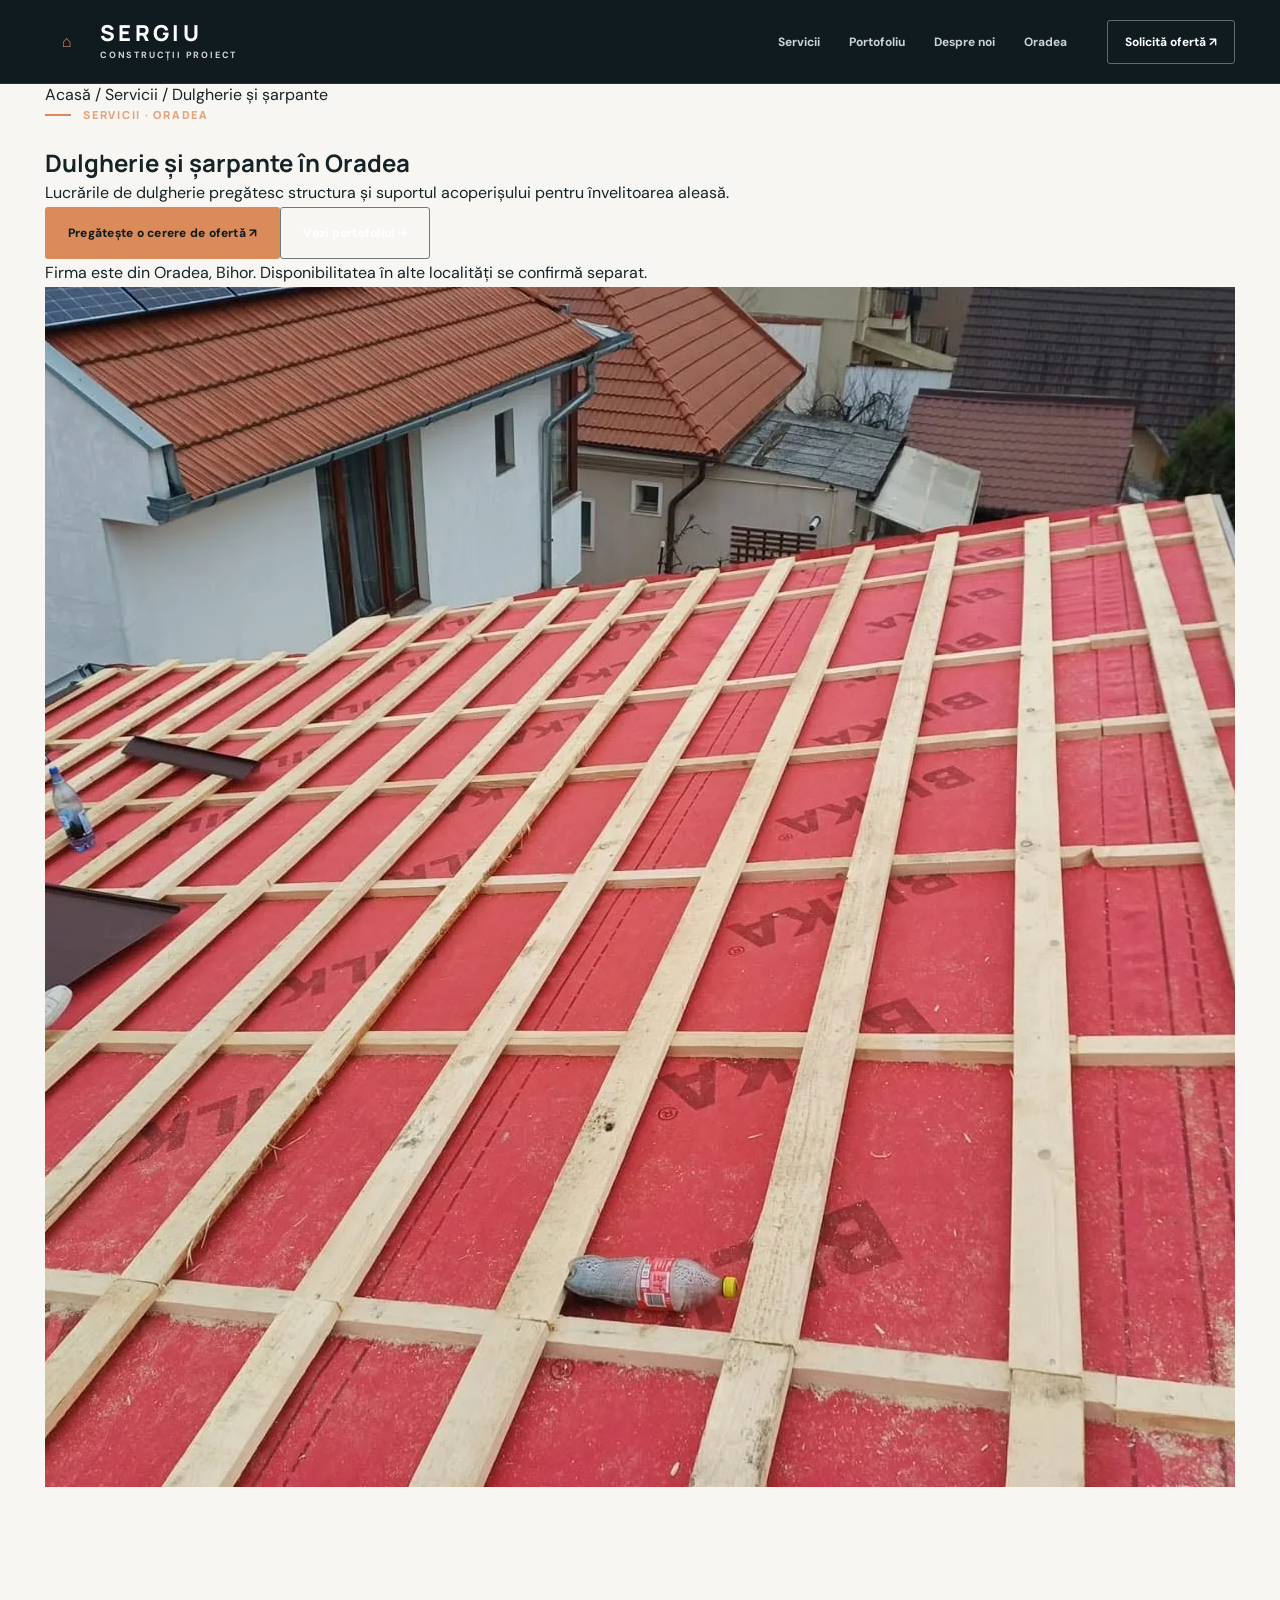
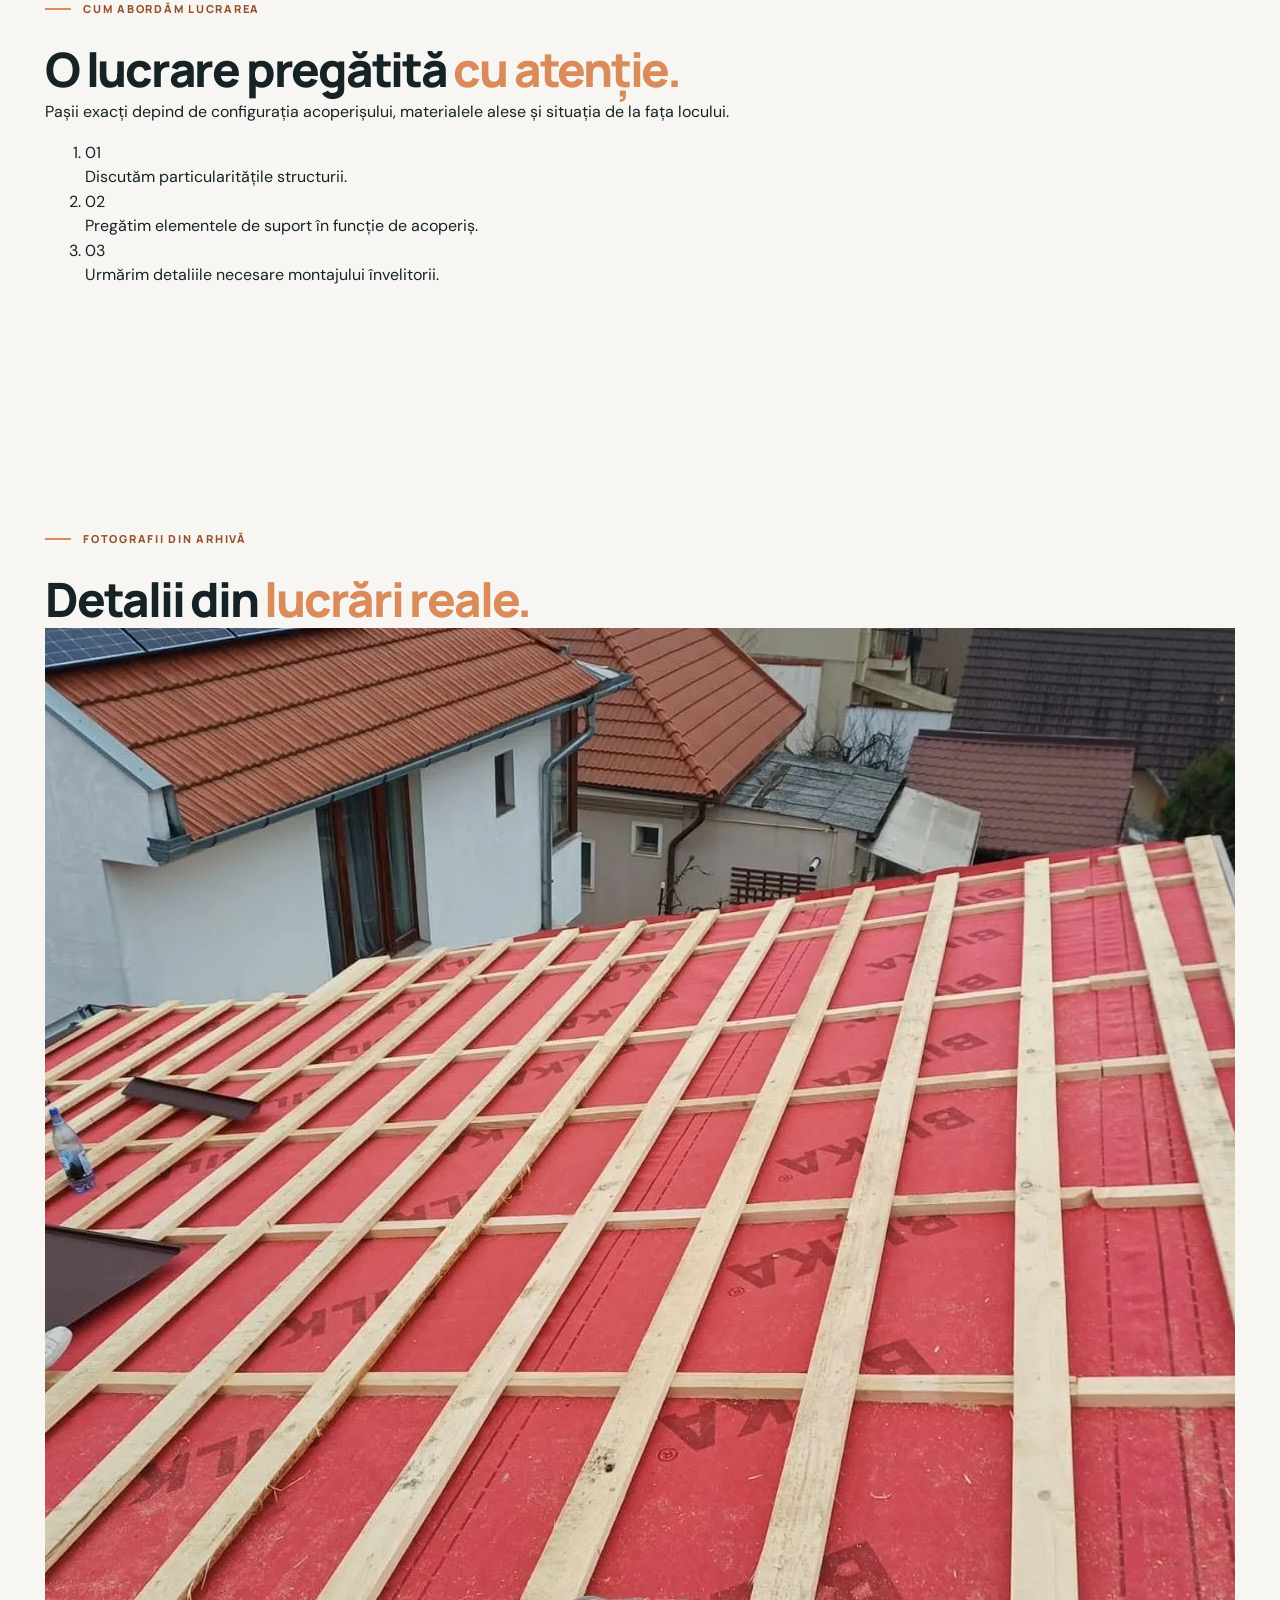
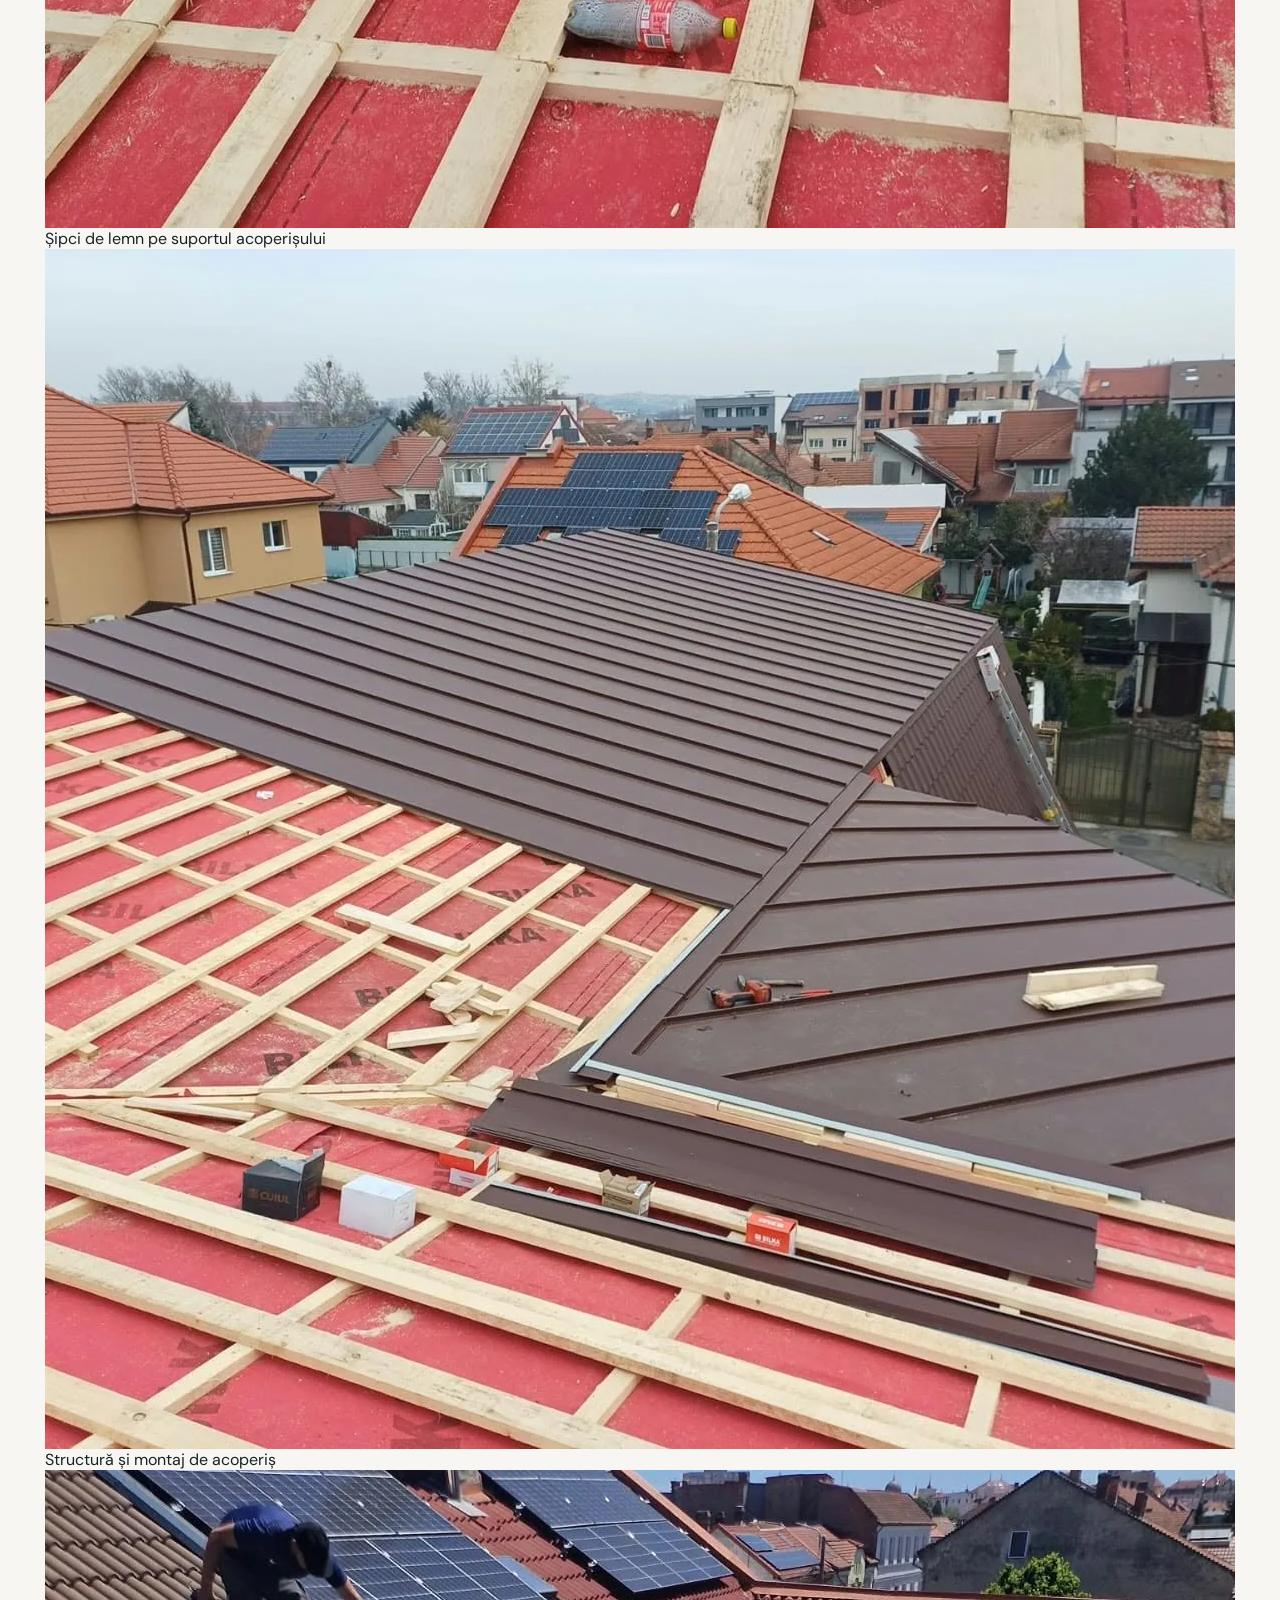
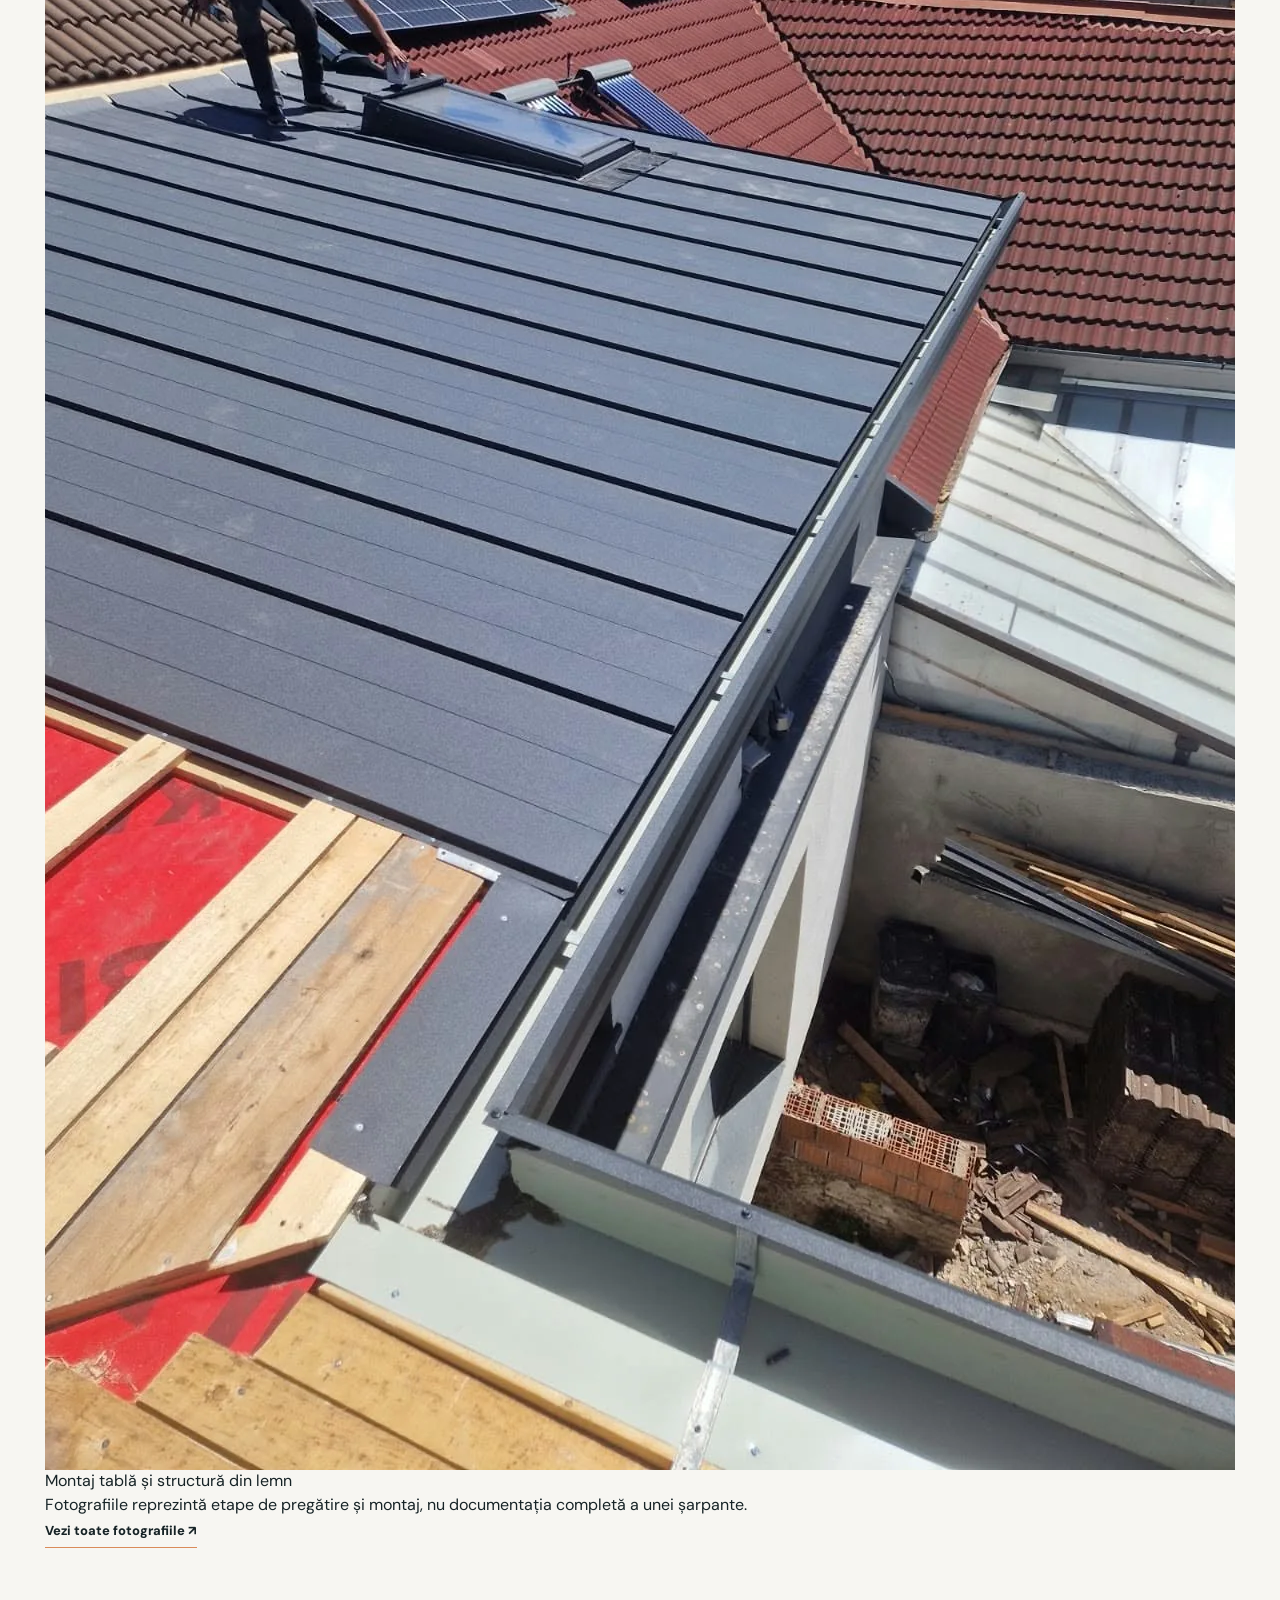
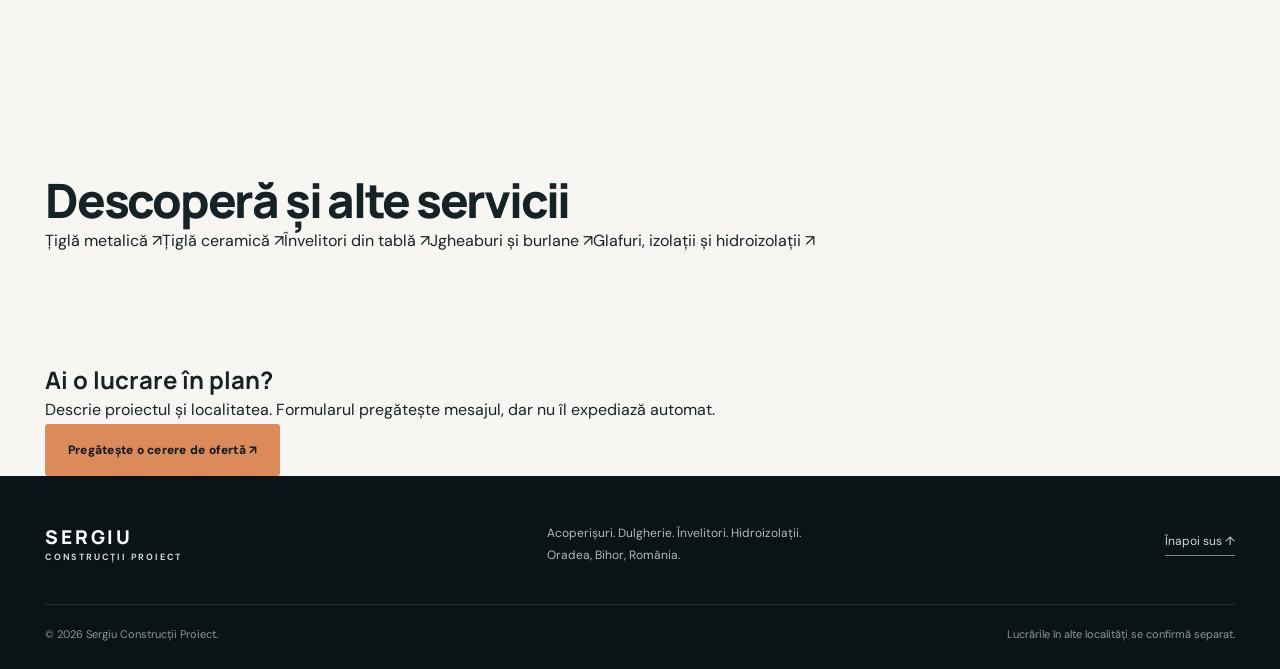
==== dulgherie-sarpante.html @ b87e51c1 "Add service and portfolio website improvements: dulgherie-sarpante.html" ====
<!doctype html><html lang="ro"><head><meta charset="utf-8"><meta name="viewport" content="width=device-width,initial-scale=1"><meta name="theme-color" content="#152225"><title>Dulgherie și șarpante în Oradea | Sergiu Construcții Proiect</title><meta name="description" content="Dulgherie și șarpante în Oradea, Bihor. Lucrările de dulgherie pregătesc structura și suportul acoperișului pentru învelitoarea aleasă."><link rel="canonical" href="https://domnup.github.io/sergiu_constructii/dulgherie-sarpante.html"><meta property="og:locale" content="ro_RO"><meta property="og:type" content="website"><meta property="og:title" content="Dulgherie și șarpante în Oradea"><meta property="og:description" content="Dulgherie și șarpante în Oradea, Bihor. Lucrările de dulgherie pregătesc structura și suportul acoperișului pentru învelitoarea aleasă."><meta property="og:url" content="https://domnup.github.io/sergiu_constructii/dulgherie-sarpante.html"><meta property="og:image" content="https://domnup.github.io/sergiu_constructii/assets/lucrare-03.webp"><meta name="twitter:card" content="summary_large_image"><link rel="icon" href="assets/favicon.svg" type="image/svg+xml"><link rel="stylesheet" href="styles.css"><link rel="stylesheet" href="pages.css"></head><body><a class="skip-link" href="#continut">Sari la conținut</a><header class="site-header" id="sus"><div class="header-inner container"><a class="brand" href="index.html#sus" aria-label="Sergiu Construcții Proiect - Acasă"><span class="brand-mark" aria-hidden="true">⌂</span><span class="brand-words"><strong>SERGIU</strong><small>CONSTRUCȚII PROIECT</small></span></a><nav class="primary-nav" id="primary-nav" aria-label="Navigare principală"><a href="index.html#servicii">Servicii</a><a href="portofoliu.html">Portofoliu</a><a href="index.html#despre">Despre noi</a><a href="index.html#zona">Oradea</a><a href="index.html#contact" class="nav-mobile-contact">Solicită ofertă</a></nav><a class="header-cta" href="index.html#contact">Solicită ofertă ↗</a><button class="menu-toggle" type="button" aria-label="Deschide meniul" aria-expanded="false" aria-controls="primary-nav"><span></span><span></span><span></span></button></div></header><main id="continut"><section class="detail-hero"><div class="container detail-hero-grid"><div><nav class="breadcrumbs" aria-label="Navigare ierarhică"><a href="index.html">Acasă</a> / <a href="index.html#servicii">Servicii</a> / <span aria-current="page">Dulgherie și șarpante</span></nav><p class="section-kicker section-kicker-light"><span></span> SERVICII · ORADEA</p><h1>Dulgherie și șarpante în Oradea</h1><p class="detail-lead">Lucrările de dulgherie pregătesc structura și suportul acoperișului pentru învelitoarea aleasă.</p><div class="detail-actions"><a class="button button-accent" href="index.html?serviciu=Dulgherie%20%C8%99i%20%C8%99arpante#contact">Pregătește o cerere de ofertă ↗</a><a class="button button-outline" href="portofoliu.html">Vezi portofoliul →</a></div><p class="detail-small">Firma este din Oradea, Bihor. Disponibilitatea în alte localități se confirmă separat.</p></div><div class="detail-photo"><img src="assets/lucrare-03.webp" width="1599" height="1200" loading="lazy" decoding="async" alt="Șipci de lemn pe suportul acoperișului"></div></div></section><section class="section detail-body"><div class="container detail-columns"><div><p class="section-kicker"><span></span> CUM ABORDĂM LUCRAREA</p><h2>O lucrare pregătită <em>cu atenție.</em></h2><p>Pașii exacți depind de configurația acoperișului, materialele alese și situația de la fața locului.</p></div><ol class="detail-steps"><li><span>01</span><p>Discutăm particularitățile structurii.</p></li><li><span>02</span><p>Pregătim elementele de suport în funcție de acoperiș.</p></li><li><span>03</span><p>Urmărim detaliile necesare montajului învelitorii.</p></li></ol></div></section><section class="section detail-gallery"><div class="container"><p class="section-kicker"><span></span> FOTOGRAFII DIN ARHIVĂ</p><h2>Detalii din <em>lucrări reale.</em></h2><div class="detail-photos"><figure class="detail-figure"><img src="assets/lucrare-03.webp" width="1599" height="1200" loading="lazy" decoding="async" alt="Șipci de lemn pe suportul acoperișului"><figcaption>Șipci de lemn pe suportul acoperișului</figcaption></figure><figure class="detail-figure"><img src="assets/lucrare-04.webp" width="1599" height="1200" loading="lazy" decoding="async" alt="Structură și montaj de acoperiș"><figcaption>Structură și montaj de acoperiș</figcaption></figure><figure class="detail-figure"><img src="assets/lucrare-13.webp" width="1200" height="1600" loading="lazy" decoding="async" alt="Montaj tablă și structură din lemn"><figcaption>Montaj tablă și structură din lemn</figcaption></figure></div><p class="detail-disclaimer">Fotografiile reprezintă etape de pregătire și montaj, nu documentația completă a unei șarpante.</p><a class="text-cta" href="portofoliu.html">Vezi toate fotografiile ↗</a></div></section><section class="section detail-related"><div class="container"><h2>Descoperă și alte servicii</h2><div class="detail-related-links"><a href="tigla-metalica.html">Țiglă metalică ↗</a><a href="tigla-ceramica.html">Țiglă ceramică ↗</a><a href="invelitori-tabla.html">Învelitori din tablă ↗</a><a href="jgheaburi-burlane.html">Jgheaburi și burlane ↗</a><a href="glafuri-hidroizolatii.html">Glafuri, izolații și hidroizolații ↗</a></div></div></section><section class="detail-contact"><div class="container"><div><h2>Ai o lucrare în plan?</h2><p>Descrie proiectul și localitatea. Formularul pregătește mesajul, dar nu îl expediază automat.</p></div><a class="button button-accent" href="index.html?serviciu=Dulgherie%20%C8%99i%20%C8%99arpante#contact">Pregătește o cerere de ofertă ↗</a></div></section></main><footer class="site-footer"><div class="container footer-top"><a class="brand footer-brand" href="index.html#sus"><span class="brand-words"><strong>SERGIU</strong><small>CONSTRUCȚII PROIECT</small></span></a><p>Acoperișuri. Dulgherie. Învelitori. Hidroizolații.<br>Oradea, Bihor, România.</p><a class="back-top" href="#sus">Înapoi sus ↑</a></div><div class="container footer-bottom"><span>© 2026 Sergiu Construcții Proiect.</span><span>Lucrările în alte localități se confirmă separat.</span></div></footer><script src="pages.js" defer></script></body></html>
---- styles.css ----
@import url('https://fonts.googleapis.com/css2?family=DM+Sans:wght@400;500;600;700&family=Manrope:wght@400;500;600;700;800&display=swap');
:root{--ink:#162326;--ink-deep:#0f1b1e;--coal:#263538;--copper:#da8b59;--copper-dark:#96512b;--paper:#f7f6f2;--white:#fff;--line:#e7e5df;--muted:#5f6d6e;--font-body:'DM Sans',Arial,sans-serif;--font-display:'Manrope',Arial,sans-serif}
*{box-sizing:border-box}html{scroll-behavior:smooth;scroll-padding-top:90px}body{margin:0;color:var(--ink);background:var(--paper);font-family:var(--font-body);-webkit-font-smoothing:antialiased}button,input,textarea,select{font:inherit}button{cursor:pointer}a{color:inherit;text-decoration:none}img,svg{display:block;max-width:100%}img{object-fit:cover}h1,h2,h3,p,figure{margin:0}h1,h2,h3{font-family:var(--font-display)}p{line-height:1.75}a:focus-visible,button:focus-visible,input:focus-visible,select:focus-visible,textarea:focus-visible{outline:3px solid var(--copper);outline-offset:4px}.container{width:min(1190px,calc(100% - 76px));margin-inline:auto}.skip-link{position:fixed;top:-100px;left:15px;background:#fff;color:#111;z-index:99;padding:13px 19px}.skip-link:focus{top:15px}
/* HEADER */
.site-header{position:sticky;top:0;z-index:20;background:var(--ink-deep);border-bottom:1px solid rgba(255,255,255,.10)}.header-inner{min-height:83px;display:flex;align-items:center;gap:40px}.brand{display:inline-flex;gap:12px;align-items:center;flex-shrink:0;color:#fff}.brand-mark{display:grid;place-items:center;width:43px;height:46px;color:var(--copper)}.brand-mark svg{width:39px}.brand-words{display:flex;flex-direction:column;line-height:1.06;gap:6px}.brand-words strong{font-family:var(--font-display);font-size:22px;letter-spacing:.15em;font-weight:800}.brand-words small{font-size:9px;letter-spacing:.20em;font-weight:700;color:#d2d8d6}.primary-nav{display:flex;gap:29px;align-items:center;margin-left:auto}.primary-nav a{font-size:12px;font-weight:700;white-space:nowrap;color:#ccd4d3;transition:color .2s}.primary-nav a:hover{color:var(--copper)}.header-cta{font-size:12px;display:inline-flex;gap:16px;align-items:center;border:1px solid rgba(255,255,255,.35);border-radius:3px;padding:13px 17px;color:#fff;font-weight:700;white-space:nowrap;transition:background .2s}.header-cta:hover{background:var(--copper);border-color:var(--copper);color:var(--ink)}.header-cta span{font-size:18px}.menu-toggle{display:none;border:0;background:transparent;color:white;padding:10px}.menu-toggle span{display:block;width:25px;height:2px;background:#fff;margin:5px 0;transition:transform .2s}.nav-mobile-contact{display:none!important}
/* HERO */
.hero{background:var(--ink-deep);color:#fff;overflow:hidden}.hero-inner{display:grid;grid-template-columns:48% 52%;min-height:657px}.hero-copy{padding:95px 35px 68px max(38px,calc((100vw - 1190px)/2));align-self:center}.eyebrow,.section-kicker{font-family:var(--font-display);display:flex;gap:12px;align-items:center;font-weight:800;letter-spacing:.16em;font-size:11px}.eyebrow-light{color:#d6a27e}.eyebrow-rule{width:28px;height:1px;background:var(--copper);display:inline-block}.hero h1{font-size:clamp(39px,4.5vw,70px);line-height:1.13;letter-spacing:-.06em;font-weight:800;max-width:680px;margin:28px 0 26px}.hero h1 em,.section h2 em,.contact-info h2 em{font-style:normal;color:var(--copper)}.hero-copy>p{max-width:525px;font-size:16px;line-height:1.9;color:#d0dad7}.hero-actions{margin-top:35px;display:flex;flex-wrap:wrap;gap:11px}.button{min-height:52px;display:inline-flex;justify-content:center;align-items:center;gap:23px;padding:15px 22px;font-size:12px;letter-spacing:.02em;font-weight:800;border-radius:3px;border:1px solid transparent;transition:transform .2s,background .2s}.button:hover{transform:translateY(-2px)}.button span:last-child{font-size:19px;line-height:1}.button-accent{background:var(--copper);color:var(--ink-deep)}.button-accent:hover{background:#e8a16f}.button-outline{border-color:#6f7a78;color:#fff}.button-outline:hover{background:#2b3839}.hero-highlights{display:flex;gap:25px;flex-wrap:wrap;margin-top:46px;color:#d4dcd8;font-size:12px}.tiny-check{display:inline-grid;place-items:center;width:19px;height:19px;margin-right:6px;color:var(--copper);border:1px solid #75837f;border-radius:50%;font-size:11px;font-weight:700}.hero-photo{position:relative;min-height:570px;background:linear-gradient(90deg,rgba(15,27,30,.2),rgba(15,27,30,0) 45%),linear-gradient(0deg,rgba(15,27,30,.6),transparent 30%),url('assets/lucrare-16.webp') center center/cover no-repeat}.hero-photo-tag{position:absolute;right:37px;top:32px;background:rgba(16,28,31,.85);border:1px solid rgba(255,255,255,.16);padding:12px 17px;display:flex;align-items:center;gap:10px;color:#fff;font-size:11px;font-weight:700;backdrop-filter:blur(10px)}.dot{width:7px;height:7px;border-radius:50%;background:var(--copper)}.hero-photo-caption{position:absolute;bottom:35px;left:37px;right:36px;display:flex;justify-content:space-between;gap:20px;align-items:center;font-size:12px;font-weight:700;letter-spacing:.08em}.hero-photo-caption span:first-child{color:#d7d9d5;font-size:10px;letter-spacing:.15em}.hero-bottom{border-top:1px solid #2b383b;display:flex;align-items:center;justify-content:space-between;padding:13px max(38px,calc((100vw - 1190px)/2));font-size:10px;letter-spacing:.2em;color:#a2acaa;font-weight:700}.scroll-symbol{font-size:18px;color:var(--copper)}
/* VALUES */
.values-bar{background:#fff;border-bottom:1px solid var(--line)}.values-grid{display:grid;grid-template-columns:repeat(3,1fr)}.value-item{display:flex;gap:22px;align-items:center;min-height:113px;padding:16px 30px 16px 10px}.value-item+.value-item{border-left:1px solid var(--line);padding-left:38px}.value-index{color:var(--copper-dark);font-size:15px;font-weight:800}.value-item strong{display:block;font-family:var(--font-display);font-size:15px;font-weight:800}.value-item small{display:block;font-size:12px;color:var(--muted);margin-top:5px}
/* SHARED SECTIONS */
.section{padding:112px 0}.section-intro{display:flex;align-items:end;justify-content:space-between;gap:45px;margin-bottom:43px}.section-kicker{color:var(--copper-dark);margin-bottom:22px}.section-kicker>span{display:inline-block;height:2px;width:26px;background:var(--copper)}.section h2,.contact-info h2{font-size:clamp(33px,3.7vw,52px);line-height:1.22;letter-spacing:-.047em;font-weight:800;max-width:750px}.intro-aside{max-width:350px;flex-shrink:0;font-size:14px;color:var(--muted);line-height:1.8;margin-bottom:4px}
/* SERVICES */
.services-grid{display:grid;grid-template-columns:repeat(3,1fr);gap:14px}.service-card{background:#fff;border:1px solid #e8e8e3;min-height:352px;padding:26px 29px 27px;display:flex;flex-direction:column;transition:transform .25s,border-color .25s,box-shadow .25s}.service-card:hover{transform:translateY(-4px);border-color:#dfc2aa;box-shadow:0 18px 36px rgba(10,28,24,.07)}.service-number{font-size:10px;letter-spacing:.16em;font-weight:800;color:#9aa5a3}.service-icon{width:49px;height:49px;display:grid;place-items:center;margin:19px 0 17px;color:var(--copper-dark)}.service-icon svg{width:45px;height:45px;fill:none;stroke:currentColor;stroke-width:1.7;stroke-linecap:round;stroke-linejoin:round}.service-card h3{font-size:20px;font-weight:800;letter-spacing:-.03em}.service-card p{font-size:13px;color:var(--muted);line-height:1.75;margin:12px 0 22px}.service-card a{color:var(--copper-dark);margin-top:auto;font-size:12px;font-weight:800;display:flex;align-items:center;gap:10px}.service-card a span{font-size:17px;transition:transform .2s}.service-card a:hover span{transform:translate(2px,-2px)}
/* GALLERY */
.gallery-section{background:#eaece7}.gallery-intro{margin-bottom:35px}.gallery-toolbar{display:flex;align-items:center;justify-content:space-between;gap:16px;margin-bottom:22px}.gallery-filters{display:flex;flex-wrap:wrap;gap:9px}.filter-btn{border:1px solid #cdd4ce;background:transparent;color:#51615f;font-size:12px;font-weight:700;padding:11px 17px;border-radius:2px;transition:background .2s,color .2s}.filter-btn:hover{border-color:var(--ink)}.filter-btn.active{background:var(--ink);border-color:var(--ink);color:#fff}.gallery-counter{font-size:12px;font-weight:700;color:#72807b;white-space:nowrap}.gallery-grid{display:grid;grid-template-columns:repeat(3,minmax(0,1fr));grid-auto-flow:row dense;gap:14px}.gallery-item{border:0;padding:0;position:relative;overflow:hidden;aspect-ratio:1.22;background:#c4cbc7;color:#fff;text-align:left}.gallery-item img{width:100%;height:100%;transition:transform .5s}.gallery-item:hover img{transform:scale(1.06)}.gallery-item-featured{grid-column:span 2;grid-row:span 2;aspect-ratio:auto;min-height:400px}.gallery-overlay{position:absolute;inset:0;display:flex;flex-direction:column;justify-content:end;padding:26px 24px;background:linear-gradient(to top,rgba(12,24,27,.86),rgba(12,24,27,0) 55%)}.gallery-category{color:#e9a674;font-weight:800;font-size:10px;letter-spacing:.18em;margin-bottom:8px}.gallery-overlay strong{font-family:var(--font-display);font-size:17px;font-weight:700;max-width:80%;line-height:1.45}.gallery-item-featured .gallery-overlay strong{font-size:27px}.gallery-expand{position:absolute;right:23px;bottom:25px;border:1px solid #ffffffab;width:32px;height:32px;display:grid;place-items:center;border-radius:50%;font-size:17px}.gallery-item[hidden]{display:none!important}.gallery-note{color:#78837c;font-size:11px;margin-top:19px}
/* ABOUT */
.about-section{background:#fff}.about-grid{display:grid;grid-template-columns:1fr .94fr;align-items:center;gap:92px}.about-visual{position:relative;max-width:530px;min-height:630px;padding-right:67px;padding-bottom:90px}.about-main-image{width:100%;height:535px;object-position:center}.about-image-inset{position:absolute;bottom:30px;right:0;width:46%;height:260px;border:9px solid #fff;box-shadow:0 18px 36px #14221a19}.about-image-inset img{width:100%;height:100%}.about-photo-label{position:absolute;bottom:50px;left:0;color:#87918d;font-size:10px;letter-spacing:.14em;font-weight:700}.about-content h2{margin-bottom:26px}.about-content>.about-lead{color:var(--ink);font-size:17px;line-height:1.75;margin-bottom:16px;font-weight:600}.about-content>p:not(.section-kicker):not(.about-lead){color:var(--muted);font-size:14px}.about-pillars{display:grid;grid-template-columns:1fr 1fr;gap:26px;margin:30px 0 28px;padding-top:25px;border-top:1px solid var(--line)}.about-pillars span{display:block;color:var(--copper-dark);font-weight:800;font-size:12px;margin-bottom:9px}.about-pillars strong{font-size:14px;font-weight:800}.about-pillars p{font-size:12px;color:var(--muted);line-height:1.65;margin-top:8px}.text-cta{display:inline-flex;gap:15px;align-items:center;font-size:13px;font-weight:800;border-bottom:1px solid var(--copper);padding-bottom:8px}.text-cta span{color:var(--copper-dark);font-size:18px}
/* STEPS */
.process-section{background:var(--paper)}.process-intro{margin-bottom:48px}.steps-grid{display:grid;grid-template-columns:repeat(4,1fr);gap:16px}.step-no{font-family:var(--font-display);font-size:28px;font-weight:800;color:#a8b1ac}.step-line{height:2px;background:#dce1db;margin:22px 0 23px;position:relative}.step-line:before{content:"";position:absolute;left:0;top:-4px;height:10px;width:10px;background:var(--copper);border-radius:50%}.step h3{font-size:18px;margin-bottom:9px}.step p{font-size:13px;color:var(--muted);max-width:240px}
/* CONTACT */
.contact-section{background:var(--ink-deep);color:#fff;padding:104px 0}.contact-grid{display:grid;grid-template-columns:.9fr 1.1fr;gap:100px;align-items:start}.section-kicker-light{color:#e4a37c}.contact-info h2{font-size:clamp(35px,4vw,55px)}.contact-info>p:not(.section-kicker):not(.contact-small-note){color:#bac6c2;font-size:15px;line-height:1.85;margin-top:26px;max-width:410px}.contact-rule{height:1px;background:#3a4849;margin:40px 0 28px}.contact-details{display:grid;gap:25px}.contact-detail{display:flex;gap:17px;align-items:center}.contact-detail-icon{display:grid;place-items:center;width:43px;height:43px;border:1px solid #52605e;color:var(--copper);font-size:20px}.contact-detail small{display:block;font-size:10px;font-weight:800;color:#98a6a3;letter-spacing:.14em;margin-bottom:7px}.contact-detail strong{font-size:16px}.contact-detail a{text-decoration:underline;text-underline-offset:4px}.contact-small-note{color:#92a09c;font-size:11px;margin-top:26px}.contact-form-panel{background:#fff;color:var(--ink);padding:42px 42px 39px}.form-eyebrow{font-size:10px;color:var(--copper-dark);font-weight:800;letter-spacing:.16em}.contact-form-panel h3{font-size:28px;letter-spacing:-.05em;margin-top:10px}.contact-form-panel>p{color:var(--muted);font-size:13px;margin:9px 0 25px}.contact-form-panel form{display:flex;flex-direction:column;gap:18px}.form-row{display:grid;grid-template-columns:1fr 1fr;gap:14px}.contact-form-panel label{display:flex;flex-direction:column;font-size:12px;font-weight:800;gap:8px}.contact-form-panel label span{color:var(--copper-dark)}.contact-form-panel input,.contact-form-panel select,.contact-form-panel textarea{width:100%;background:#f7f8f6;border:1px solid #dee3df;color:var(--ink);padding:13px 14px;font-size:12px;border-radius:2px;outline-offset:1px}.contact-form-panel input::placeholder,.contact-form-panel textarea::placeholder{color:#8b9a95}.contact-form-panel textarea{resize:vertical;min-height:124px}.contact-form-panel select{min-height:47px}.form-submit{width:100%;border:0;justify-content:space-between;text-align:left}.contact-form-panel .form-helper{font-size:11px;color:#7b8884;line-height:1.6;margin:-3px 0 0}.form-result{border-top:1px solid var(--line);padding-top:17px}.form-result[hidden]{display:none}.form-result textarea{margin-top:8px}.copy-button{background:var(--ink);color:white;padding:12px 17px;border:0;margin-top:10px;font-size:12px;font-weight:800}.copy-button span{margin-left:12px}.contact-form-panel .form-status{font-size:12px;color:#566d56;margin-top:10px}
/* FOOTER */
.site-footer{background:#0a1416;color:#aebcb8}.footer-top{display:flex;align-items:center;justify-content:space-between;gap:25px;padding:47px 0 38px}.footer-brand .brand-words strong{font-size:19px}.footer-top p{font-size:12px;line-height:1.8}.back-top{font-size:12px;color:#d2dad7;border-bottom:1px solid #7e8b87;padding-bottom:6px;white-space:nowrap}.footer-bottom{border-top:1px solid #263538;display:flex;justify-content:space-between;gap:24px;padding:22px 0 28px;font-size:11px;color:#8a9a95}
/* GALLERY DIALOG */
.gallery-dialog{position:fixed;inset:0;padding:0;border:0;background:transparent;color:#fff;max-width:100vw;max-height:100vh;width:100vw;height:100vh;overflow:hidden}.gallery-dialog::backdrop{background:rgba(6,15,17,.96)}.gallery-dialog[open]{display:grid;place-items:center}.dialog-content{width:min(1120px,95vw);height:94vh;display:flex;align-items:center;justify-content:space-between;gap:15px;position:relative}.dialog-content figure{min-width:0;max-width:calc(100% - 112px);display:flex;flex-direction:column;align-items:center;justify-content:center;gap:14px}.dialog-content figure img{max-width:100%;max-height:80vh;object-fit:contain;box-shadow:0 10px 50px #0007}.dialog-content figcaption{display:flex;justify-content:space-between;width:100%;gap:30px;font-size:12px;color:#d8e1dc}.dialog-close,.dialog-arrow{background:#233536;color:#fff;border:1px solid #72807a;border-radius:50%;display:grid;place-items:center;flex-shrink:0}.dialog-close{position:absolute;top:0;right:0;width:43px;height:43px;font-size:19px;z-index:1}.dialog-arrow{width:45px;height:45px;font-size:34px}.dialog-close:hover,.dialog-arrow:hover{background:var(--copper);color:#0b1718}
/* RESPONSIVE */
@media(max-width:1120px){.header-inner{gap:20px}.primary-nav{gap:18px}.brand-words strong{font-size:19px}.header-cta{padding:11px}.hero-inner{grid-template-columns:53% 47%}.hero-copy{padding-left:38px}.about-grid{gap:40px}.contact-grid{gap:50px}}
@media(max-width:900px){.container{width:min(100% - 48px,1190px)}.header-cta{display:none}.menu-toggle{display:block;margin-left:auto}.primary-nav{position:absolute;top:100%;left:0;right:0;display:none;flex-direction:column;align-items:stretch;background:var(--ink-deep);gap:0;padding:8px 24px 20px;box-shadow:0 18px 25px #0005;border-top:1px solid #334344}.primary-nav.is-open{display:flex}.primary-nav a{padding:15px 8px;border-bottom:1px solid #324144;font-size:14px}.nav-mobile-contact{display:block!important;color:var(--copper)!important}.hero-inner{grid-template-columns:1fr}.hero-copy{padding:88px 32px 72px;max-width:760px}.hero-photo{min-height:440px}.hero h1{font-size:clamp(43px,7vw,69px)}.hero-bottom{padding-inline:32px}.section{padding:82px 0}.services-grid{grid-template-columns:repeat(2,minmax(0,1fr))}.about-grid{grid-template-columns:1fr 1fr;gap:32px}.about-visual{min-height:510px;padding-right:35px;padding-bottom:65px}.about-main-image{height:450px}.about-image-inset{height:200px}.about-photo-label{font-size:8px}.contact-grid{gap:30px}.contact-form-panel{padding:30px}.values-grid{gap:0}.value-item{padding-inline:5px}.value-item+.value-item{padding-left:18px}.value-item{gap:12px}.value-item strong{font-size:13px}.value-item small{font-size:11px}}
@media(max-width:680px){.container{width:min(100% - 34px,1190px)}.header-inner{min-height:72px}.brand-words strong{font-size:18px}.brand-words small{font-size:8px}.brand-mark{width:34px}.brand-mark svg{width:33px}.hero-copy{padding:66px 24px 59px}.hero h1{font-size:clamp(36px,9vw,51px);margin:22px 0}.hero-copy>p{font-size:14px}.hero-actions{gap:10px;margin-top:27px}.hero-actions .button{padding:14px 17px}.hero-highlights{margin-top:35px;gap:14px;font-size:11px}.hero-photo{min-height:365px}.hero-photo-tag{right:14px;top:18px;font-size:10px;padding:10px 12px}.hero-photo-caption{left:18px;right:18px;bottom:18px;font-size:10px}.hero-bottom{padding-inline:20px}.values-grid{grid-template-columns:1fr}.value-item,.value-item+.value-item{min-height:82px;padding:13px 7px;border-left:0;border-top:1px solid var(--line)}.value-item:first-child{border:0}.section{padding:70px 0}.section-intro{display:block;margin-bottom:28px}.section h2,.contact-info h2{font-size:clamp(31px,8vw,43px)}.intro-aside{max-width:540px;margin-top:20px}.section-kicker{margin-bottom:15px}.services-grid{grid-template-columns:1fr;gap:12px}.service-card{min-height:310px;padding:25px}.service-icon{margin:13px 0}.gallery-toolbar{align-items:flex-start;flex-direction:column}.gallery-filters{gap:7px}.filter-btn{padding:9px 11px;font-size:11px}.gallery-grid{grid-template-columns:repeat(2,minmax(0,1fr));gap:9px}.gallery-item{aspect-ratio:.85}.gallery-item-featured{grid-column:span 2;grid-row:span 1;aspect-ratio:1.35;min-height:0}.gallery-overlay{padding:13px}.gallery-category{font-size:8px}.gallery-overlay strong{font-size:12px;max-width:95%;padding-right:12px}.gallery-item-featured .gallery-overlay strong{font-size:19px}.gallery-expand{right:11px;bottom:11px;width:24px;height:24px;font-size:14px}.about-grid{grid-template-columns:1fr;gap:25px}.about-visual{min-height:0;max-width:520px;padding-right:36px;padding-bottom:72px}.about-main-image{height:390px}.about-image-inset{height:185px;bottom:28px}.about-photo-label{bottom:38px}.about-content{padding-top:9px}.about-pillars{gap:12px}.steps-grid{grid-template-columns:repeat(2,1fr);gap:23px}.step-line{margin:14px 0 17px}.step h3{font-size:16px}.step p{font-size:12px}.contact-section{padding:70px 0}.contact-grid{grid-template-columns:1fr;gap:42px}.contact-info>p:not(.section-kicker):not(.contact-small-note){font-size:14px;margin-top:16px}.contact-rule{margin:27px 0}.contact-form-panel{padding:26px 19px}.contact-form-panel h3{font-size:25px}.footer-top{flex-direction:column;align-items:flex-start;gap:20px;padding:35px 0}.footer-bottom{flex-direction:column;gap:8px}.dialog-content{width:100vw;height:100vh;gap:3px;padding:60px 8px 35px}.dialog-content figure{max-width:calc(100% - 74px)}.dialog-content figure img{max-height:75vh}.dialog-arrow{width:34px;height:34px;font-size:26px}.dialog-close{right:15px;top:15px}.dialog-content figcaption{font-size:10px;gap:10px}}
@media(max-width:400px){.form-row{grid-template-columns:1fr}.gallery-grid{grid-template-columns:1fr}.gallery-item,.gallery-item-featured{grid-column:span 1;aspect-ratio:1.25}.hero-actions .button{width:100%}}
@media(prefers-reduced-motion:reduce){html{scroll-behavior:auto}*,*:before,*:after{transition:none!important;animation:none!important}}

/* Enhancements: readable accents, keyboard/mobile navigation, flexible contact text. */
.contact-detail strong{overflow-wrap:anywhere}
.service-card a:focus-visible{border-radius:2px}
@media(max-width:900px){.primary-nav a:focus-visible{outline-offset:-2px}}

/* FAQ: native, keyboard-accessible accordions with no JavaScript required. */
.faq-section{background:#fff;border-top:1px solid var(--line)}
.faq-grid{display:grid;grid-template-columns:.85fr 1.15fr;gap:clamp(28px,6vw,100px);align-items:start}
.faq-intro>p:not(.section-kicker){font-size:14px;color:var(--muted);margin:20px 0 26px;max-width:390px}
.faq-questions details{border-bottom:1px solid var(--line)}
.faq-questions details:first-child{border-top:1px solid var(--line)}
.faq-questions summary{list-style:none;cursor:pointer;position:relative;padding:23px 42px 23px 2px;font-size:15px;line-height:1.5;font-weight:800}
.faq-questions summary::-webkit-details-marker{display:none}
.faq-questions summary::after{content:'+';position:absolute;right:6px;top:17px;color:var(--copper-dark);font-size:24px;font-weight:500}
.faq-questions details[open] summary::after{content:'−'}
.faq-questions details p{font-size:13px;line-height:1.85;color:var(--muted);padding:0 25px 24px 2px}
.faq-questions summary:focus-visible{outline:3px solid var(--copper);outline-offset:3px}
@media(max-width:680px){.faq-grid{grid-template-columns:1fr;gap:28px}.faq-questions summary{font-size:14px}}

/* Local visibility: honest Oradea/Bihor location without displaying an unverified street address. */
.hero-location{display:inline-flex;align-items:center;gap:7px;color:#e1b18e;font-weight:800}
.hero-location span{font-size:19px;line-height:1}
.service-area-section{background:#1b2b2d;color:#fff;padding:79px 0;border-top:1px solid #304044;border-bottom:1px solid #304044}
.service-area-inner{display:grid;grid-template-columns:minmax(0,1.15fr) minmax(260px,.65fr);align-items:center;gap:clamp(35px,8vw,110px)}
.service-area-copy h2{font-family:var(--font-display);font-size:clamp(33px,3.8vw,54px);line-height:1.16;letter-spacing:-.045em;max-width:710px;margin-bottom:21px}
.service-area-copy h2 em{font-style:normal;color:#e3a276}
.service-area-copy>p:not(.section-kicker){max-width:710px;font-size:14px;line-height:1.85;color:#d7dfdb;margin-top:14px}
.service-area-copy strong{color:#fff}
.service-area-side{min-height:255px;padding:28px 30px 30px;background:#27393b;border:1px solid #465657;display:flex;flex-direction:column;align-items:flex-start;gap:7px}
.area-pin{font-size:35px;line-height:1;color:#e3a276;margin-bottom:9px}
.area-overline{font-size:10px;font-weight:800;letter-spacing:.16em;color:#d7ae92}
.service-area-side strong{font-family:var(--font-display);font-size:34px;letter-spacing:-.04em}
.service-area-side>span:nth-last-of-type(1){font-size:13px;color:#d7dfdb}
.service-area-side .button{margin-top:20px}
@media(max-width:760px){.service-area-inner{grid-template-columns:1fr;gap:30px}.service-area-section{padding:62px 0}.service-area-side{min-height:0}}
/* Fix inherited mobile overflow in the image + text About grid (min-content sizing). */
@media(max-width:680px){
  .about-grid{grid-template-columns:minmax(0,1fr)}
  .about-visual,.about-content{min-width:0;width:100%}
  .about-main-image{max-width:100%}
  .about-pillars{grid-template-columns:repeat(2,minmax(0,1fr))}
}
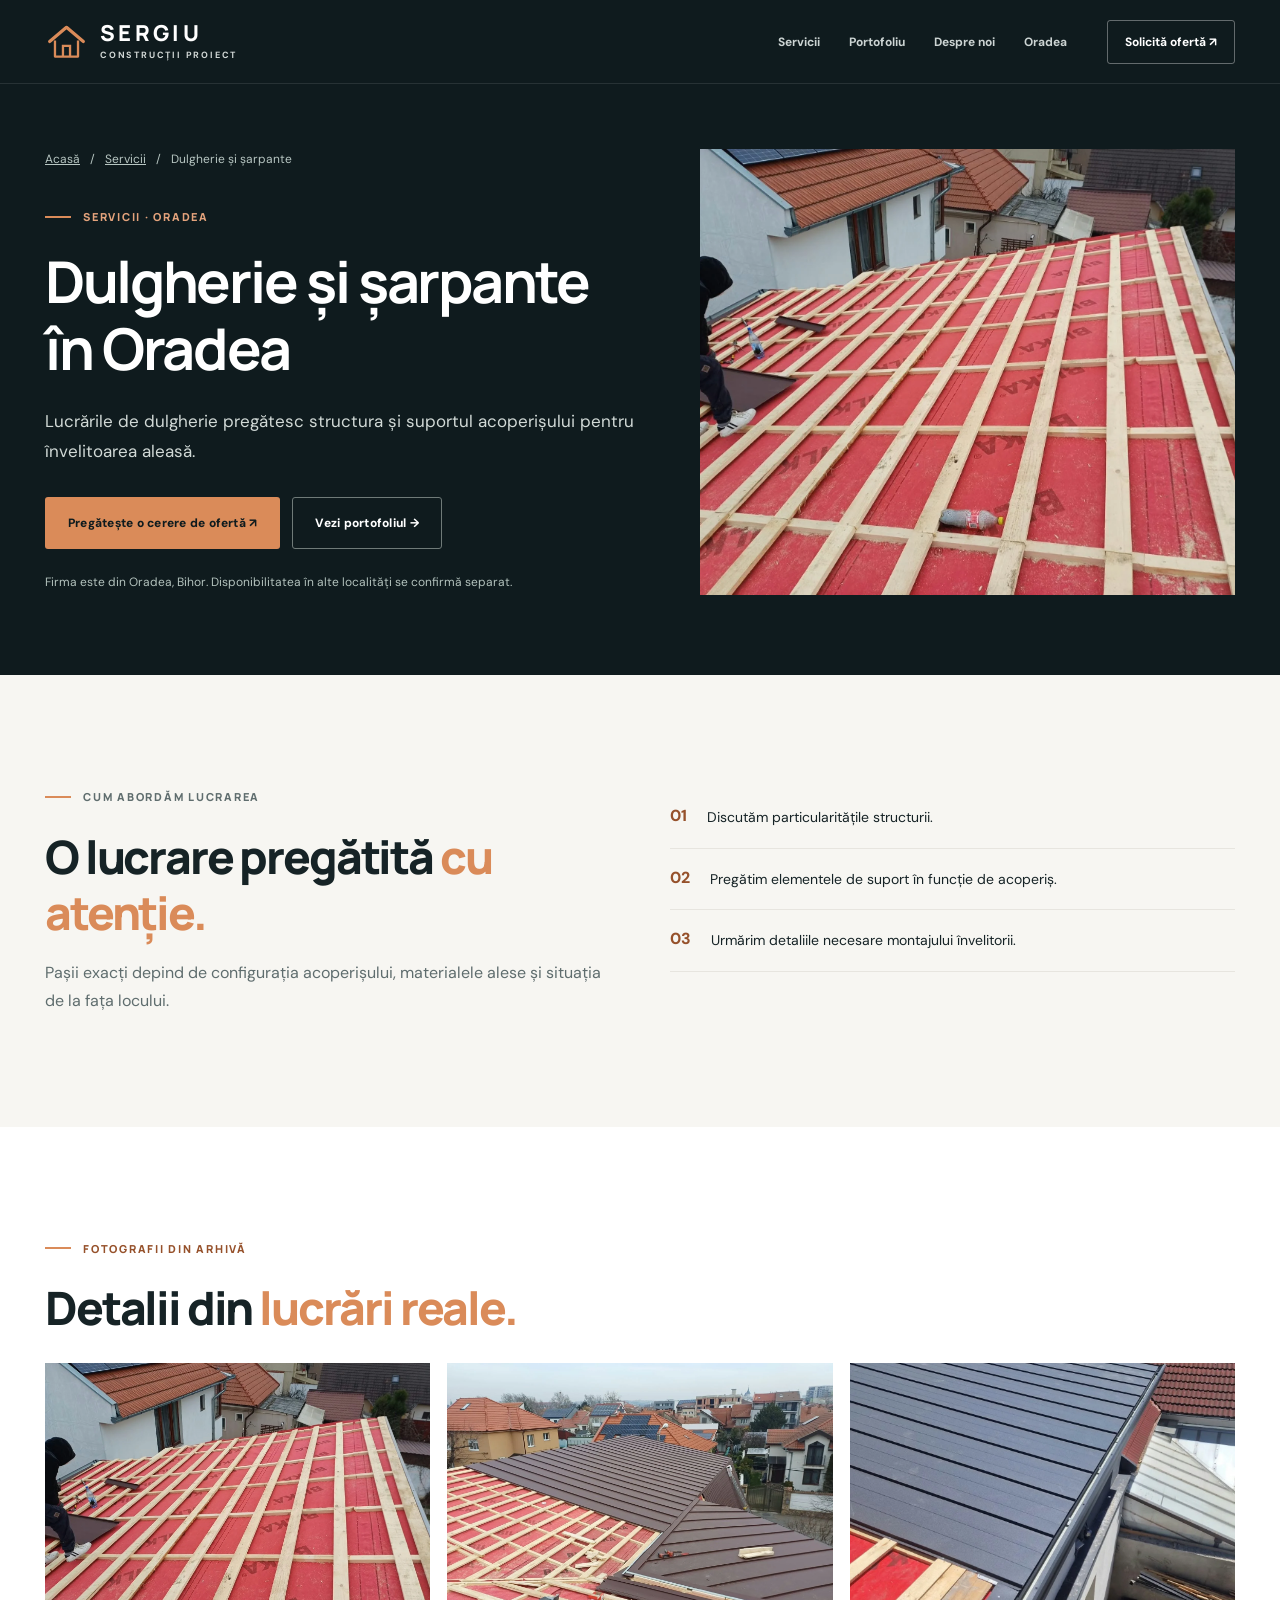
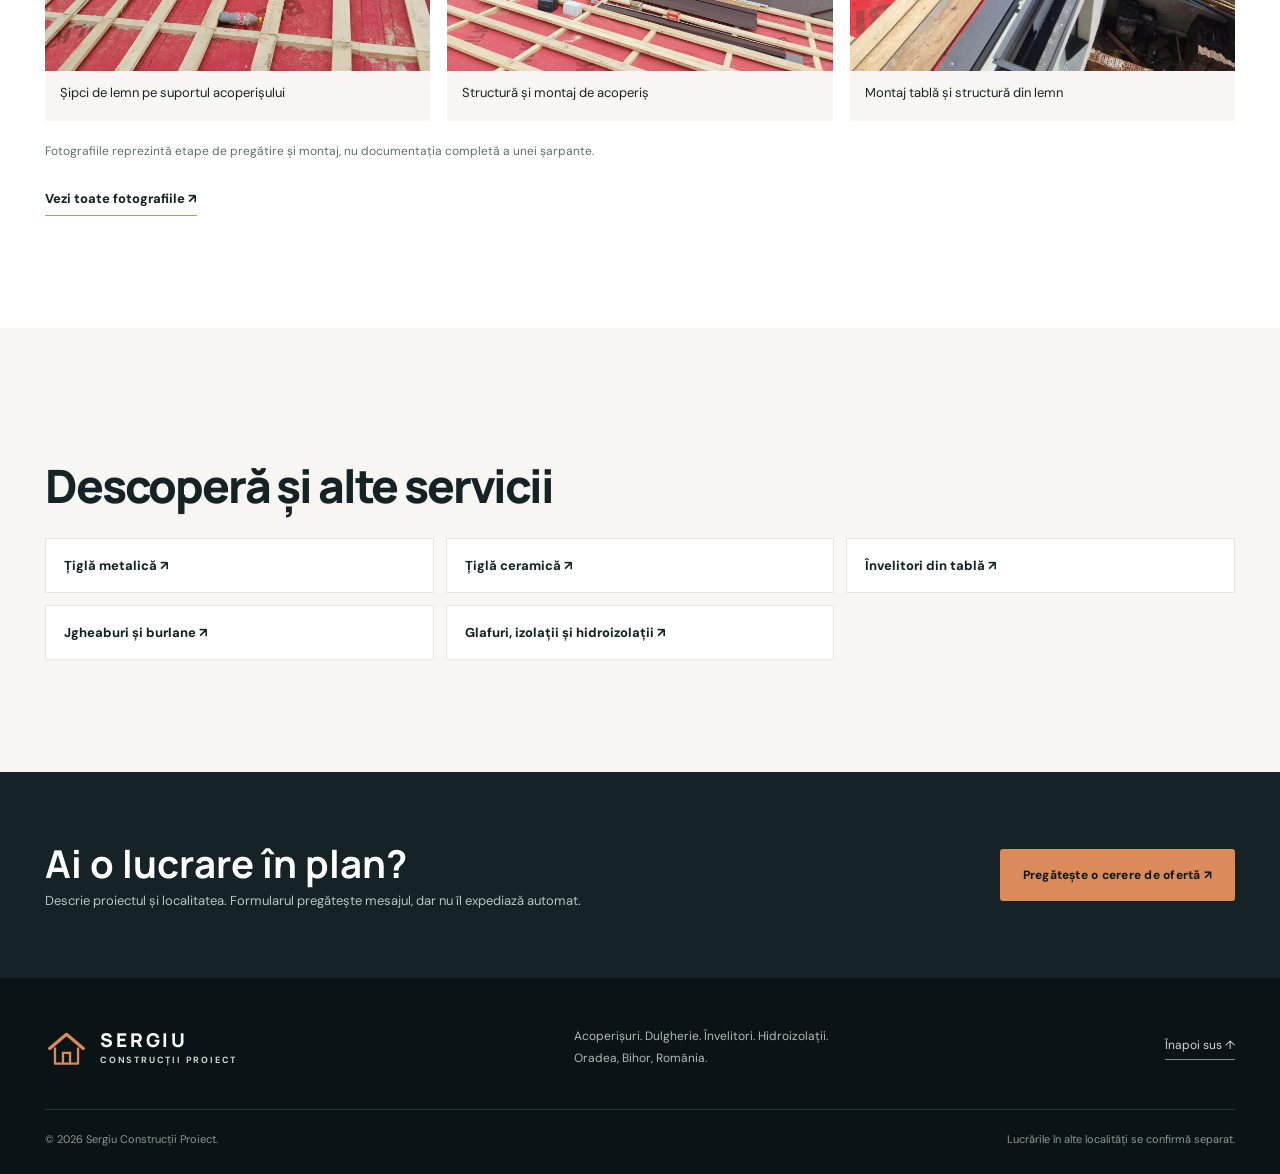
==== commit fb48f56f: "Polish branding and navigation accessibility: dulgherie-sarpante.html" ====
--- a/dulgherie-sarpante.html
+++ b/dulgherie-sarpante.html
@@ -1 +1 @@
-<!doctype html><html lang="ro"><head><meta charset="utf-8"><meta name="viewport" content="width=device-width,initial-scale=1"><meta name="theme-color" content="#152225"><title>Dulgherie și șarpante în Oradea | Sergiu Construcții Proiect</title><meta name="description" content="Dulgherie și șarpante în Oradea, Bihor. Lucrările de dulgherie pregătesc structura și suportul acoperișului pentru învelitoarea aleasă."><link rel="canonical" href="https://domnup.github.io/sergiu_constructii/dulgherie-sarpante.html"><meta property="og:locale" content="ro_RO"><meta property="og:type" content="website"><meta property="og:title" content="Dulgherie și șarpante în Oradea"><meta property="og:description" content="Dulgherie și șarpante în Oradea, Bihor. Lucrările de dulgherie pregătesc structura și suportul acoperișului pentru învelitoarea aleasă."><meta property="og:url" content="https://domnup.github.io/sergiu_constructii/dulgherie-sarpante.html"><meta property="og:image" content="https://domnup.github.io/sergiu_constructii/assets/lucrare-03.webp"><meta name="twitter:card" content="summary_large_image"><link rel="icon" href="assets/favicon.svg" type="image/svg+xml"><link rel="stylesheet" href="styles.css"><link rel="stylesheet" href="pages.css"></head><body><a class="skip-link" href="#continut">Sari la conținut</a><header class="site-header" id="sus"><div class="header-inner container"><a class="brand" href="index.html#sus" aria-label="Sergiu Construcții Proiect - Acasă"><span class="brand-mark" aria-hidden="true">⌂</span><span class="brand-words"><strong>SERGIU</strong><small>CONSTRUCȚII PROIECT</small></span></a><nav class="primary-nav" id="primary-nav" aria-label="Navigare principală"><a href="index.html#servicii">Servicii</a><a href="portofoliu.html">Portofoliu</a><a href="index.html#despre">Despre noi</a><a href="index.html#zona">Oradea</a><a href="index.html#contact" class="nav-mobile-contact">Solicită ofertă</a></nav><a class="header-cta" href="index.html#contact">Solicită ofertă ↗</a><button class="menu-toggle" type="button" aria-label="Deschide meniul" aria-expanded="false" aria-controls="primary-nav"><span></span><span></span><span></span></button></div></header><main id="continut"><section class="detail-hero"><div class="container detail-hero-grid"><div><nav class="breadcrumbs" aria-label="Navigare ierarhică"><a href="index.html">Acasă</a> / <a href="index.html#servicii">Servicii</a> / <span aria-current="page">Dulgherie și șarpante</span></nav><p class="section-kicker section-kicker-light"><span></span> SERVICII · ORADEA</p><h1>Dulgherie și șarpante în Oradea</h1><p class="detail-lead">Lucrările de dulgherie pregătesc structura și suportul acoperișului pentru învelitoarea aleasă.</p><div class="detail-actions"><a class="button button-accent" href="index.html?serviciu=Dulgherie%20%C8%99i%20%C8%99arpante#contact">Pregătește o cerere de ofertă ↗</a><a class="button button-outline" href="portofoliu.html">Vezi portofoliul →</a></div><p class="detail-small">Firma este din Oradea, Bihor. Disponibilitatea în alte localități se confirmă separat.</p></div><div class="detail-photo"><img src="assets/lucrare-03.webp" width="1599" height="1200" loading="lazy" decoding="async" alt="Șipci de lemn pe suportul acoperișului"></div></div></section><section class="section detail-body"><div class="container detail-columns"><div><p class="section-kicker"><span></span> CUM ABORDĂM LUCRAREA</p><h2>O lucrare pregătită <em>cu atenție.</em></h2><p>Pașii exacți depind de configurația acoperișului, materialele alese și situația de la fața locului.</p></div><ol class="detail-steps"><li><span>01</span><p>Discutăm particularitățile structurii.</p></li><li><span>02</span><p>Pregătim elementele de suport în funcție de acoperiș.</p></li><li><span>03</span><p>Urmărim detaliile necesare montajului învelitorii.</p></li></ol></div></section><section class="section detail-gallery"><div class="container"><p class="section-kicker"><span></span> FOTOGRAFII DIN ARHIVĂ</p><h2>Detalii din <em>lucrări reale.</em></h2><div class="detail-photos"><figure class="detail-figure"><img src="assets/lucrare-03.webp" width="1599" height="1200" loading="lazy" decoding="async" alt="Șipci de lemn pe suportul acoperișului"><figcaption>Șipci de lemn pe suportul acoperișului</figcaption></figure><figure class="detail-figure"><img src="assets/lucrare-04.webp" width="1599" height="1200" loading="lazy" decoding="async" alt="Structură și montaj de acoperiș"><figcaption>Structură și montaj de acoperiș</figcaption></figure><figure class="detail-figure"><img src="assets/lucrare-13.webp" width="1200" height="1600" loading="lazy" decoding="async" alt="Montaj tablă și structură din lemn"><figcaption>Montaj tablă și structură din lemn</figcaption></figure></div><p class="detail-disclaimer">Fotografiile reprezintă etape de pregătire și montaj, nu documentația completă a unei șarpante.</p><a class="text-cta" href="portofoliu.html">Vezi toate fotografiile ↗</a></div></section><section class="section detail-related"><div class="container"><h2>Descoperă și alte servicii</h2><div class="detail-related-links"><a href="tigla-metalica.html">Țiglă metalică ↗</a><a href="tigla-ceramica.html">Țiglă ceramică ↗</a><a href="invelitori-tabla.html">Învelitori din tablă ↗</a><a href="jgheaburi-burlane.html">Jgheaburi și burlane ↗</a><a href="glafuri-hidroizolatii.html">Glafuri, izolații și hidroizolații ↗</a></div></div></section><section class="detail-contact"><div class="container"><div><h2>Ai o lucrare în plan?</h2><p>Descrie proiectul și localitatea. Formularul pregătește mesajul, dar nu îl expediază automat.</p></div><a class="button button-accent" href="index.html?serviciu=Dulgherie%20%C8%99i%20%C8%99arpante#contact">Pregătește o cerere de ofertă ↗</a></div></section></main><footer class="site-footer"><div class="container footer-top"><a class="brand footer-brand" href="index.html#sus"><span class="brand-words"><strong>SERGIU</strong><small>CONSTRUCȚII PROIECT</small></span></a><p>Acoperișuri. Dulgherie. Învelitori. Hidroizolații.<br>Oradea, Bihor, România.</p><a class="back-top" href="#sus">Înapoi sus ↑</a></div><div class="container footer-bottom"><span>© 2026 Sergiu Construcții Proiect.</span><span>Lucrările în alte localități se confirmă separat.</span></div></footer><script src="pages.js" defer></script></body></html>+<!doctype html><html lang="ro"><head><meta charset="utf-8"><meta name="viewport" content="width=device-width,initial-scale=1"><meta name="theme-color" content="#152225"><title>Dulgherie și șarpante în Oradea | Sergiu Construcții Proiect</title><meta name="description" content="Dulgherie și șarpante în Oradea, Bihor. Lucrările de dulgherie pregătesc structura și suportul acoperișului pentru învelitoarea aleasă."><link rel="canonical" href="https://domnup.github.io/sergiu_constructii/dulgherie-sarpante.html"><meta property="og:locale" content="ro_RO"><meta property="og:type" content="website"><meta property="og:title" content="Dulgherie și șarpante în Oradea"><meta property="og:description" content="Dulgherie și șarpante în Oradea, Bihor. Lucrările de dulgherie pregătesc structura și suportul acoperișului pentru învelitoarea aleasă."><meta property="og:url" content="https://domnup.github.io/sergiu_constructii/dulgherie-sarpante.html"><meta property="og:image" content="https://domnup.github.io/sergiu_constructii/assets/lucrare-03.webp"><meta name="twitter:card" content="summary_large_image"><link rel="icon" href="assets/favicon.svg" type="image/svg+xml"><link rel="stylesheet" href="styles.css"><link rel="stylesheet" href="pages.css"></head><body><a class="skip-link" href="#continut">Sari la conținut</a><header class="site-header" id="sus"><div class="header-inner container"><a class="brand" href="index.html#sus" aria-label="Sergiu Construcții Proiect - Acasă"><span class="brand-mark" aria-hidden="true"><svg viewBox="0 0 44 44" fill="none"><path d="M3 22 22 6l19 16" stroke="currentColor" stroke-width="3.6" stroke-linecap="round" stroke-linejoin="round"/><path d="M9 21v18h26V21" stroke="currentColor" stroke-width="2.6" stroke-linejoin="round"/><path d="M18 39V27h8v12" stroke="currentColor" stroke-width="2.6"/></svg></span><span class="brand-words"><strong>SERGIU</strong><small>CONSTRUCȚII PROIECT</small></span></a><nav class="primary-nav" id="primary-nav" aria-label="Navigare principală"><a href="index.html#servicii">Servicii</a><a href="portofoliu.html">Portofoliu</a><a href="index.html#despre">Despre noi</a><a href="index.html#zona">Oradea</a><a href="index.html#contact" class="nav-mobile-contact">Solicită ofertă</a></nav><a class="header-cta" href="index.html#contact">Solicită ofertă ↗</a><button class="menu-toggle" type="button" aria-label="Deschide meniul" aria-expanded="false" aria-controls="primary-nav"><span></span><span></span><span></span></button></div></header><main id="continut"><section class="detail-hero"><div class="container detail-hero-grid"><div><nav class="breadcrumbs" aria-label="Navigare ierarhică"><a href="index.html">Acasă</a> / <a href="index.html#servicii">Servicii</a> / <span aria-current="page">Dulgherie și șarpante</span></nav><p class="section-kicker section-kicker-light"><span></span> SERVICII · ORADEA</p><h1>Dulgherie și șarpante în Oradea</h1><p class="detail-lead">Lucrările de dulgherie pregătesc structura și suportul acoperișului pentru învelitoarea aleasă.</p><div class="detail-actions"><a class="button button-accent" href="index.html?serviciu=Dulgherie%20%C8%99i%20%C8%99arpante#contact">Pregătește o cerere de ofertă ↗</a><a class="button button-outline" href="portofoliu.html">Vezi portofoliul →</a></div><p class="detail-small">Firma este din Oradea, Bihor. Disponibilitatea în alte localități se confirmă separat.</p></div><div class="detail-photo"><img src="assets/lucrare-03.webp" width="1599" height="1200" loading="lazy" decoding="async" alt="Șipci de lemn pe suportul acoperișului"></div></div></section><section class="section detail-body"><div class="container detail-columns"><div><p class="section-kicker"><span></span> CUM ABORDĂM LUCRAREA</p><h2>O lucrare pregătită <em>cu atenție.</em></h2><p>Pașii exacți depind de configurația acoperișului, materialele alese și situația de la fața locului.</p></div><ol class="detail-steps"><li><span>01</span><p>Discutăm particularitățile structurii.</p></li><li><span>02</span><p>Pregătim elementele de suport în funcție de acoperiș.</p></li><li><span>03</span><p>Urmărim detaliile necesare montajului învelitorii.</p></li></ol></div></section><section class="section detail-gallery"><div class="container"><p class="section-kicker"><span></span> FOTOGRAFII DIN ARHIVĂ</p><h2>Detalii din <em>lucrări reale.</em></h2><div class="detail-photos"><figure class="detail-figure"><img src="assets/lucrare-03.webp" width="1599" height="1200" loading="lazy" decoding="async" alt="Șipci de lemn pe suportul acoperișului"><figcaption>Șipci de lemn pe suportul acoperișului</figcaption></figure><figure class="detail-figure"><img src="assets/lucrare-04.webp" width="1599" height="1200" loading="lazy" decoding="async" alt="Structură și montaj de acoperiș"><figcaption>Structură și montaj de acoperiș</figcaption></figure><figure class="detail-figure"><img src="assets/lucrare-13.webp" width="1200" height="1600" loading="lazy" decoding="async" alt="Montaj tablă și structură din lemn"><figcaption>Montaj tablă și structură din lemn</figcaption></figure></div><p class="detail-disclaimer">Fotografiile reprezintă etape de pregătire și montaj, nu documentația completă a unei șarpante.</p><a class="text-cta" href="portofoliu.html">Vezi toate fotografiile ↗</a></div></section><section class="section detail-related"><div class="container"><h2>Descoperă și alte servicii</h2><div class="detail-related-links"><a href="tigla-metalica.html">Țiglă metalică ↗</a><a href="tigla-ceramica.html">Țiglă ceramică ↗</a><a href="invelitori-tabla.html">Învelitori din tablă ↗</a><a href="jgheaburi-burlane.html">Jgheaburi și burlane ↗</a><a href="glafuri-hidroizolatii.html">Glafuri, izolații și hidroizolații ↗</a></div></div></section><section class="detail-contact"><div class="container"><div><h2>Ai o lucrare în plan?</h2><p>Descrie proiectul și localitatea. Formularul pregătește mesajul, dar nu îl expediază automat.</p></div><a class="button button-accent" href="index.html?serviciu=Dulgherie%20%C8%99i%20%C8%99arpante#contact">Pregătește o cerere de ofertă ↗</a></div></section></main><footer class="site-footer"><div class="container footer-top"><a class="brand footer-brand" href="index.html#sus"><span class="brand-mark" aria-hidden="true"><svg viewBox="0 0 44 44" fill="none"><path d="M3 22 22 6l19 16" stroke="currentColor" stroke-width="3.6" stroke-linecap="round" stroke-linejoin="round"/><path d="M9 21v18h26V21" stroke="currentColor" stroke-width="2.6" stroke-linejoin="round"/><path d="M18 39V27h8v12" stroke="currentColor" stroke-width="2.6"/></svg></span><span class="brand-words"><strong>SERGIU</strong><small>CONSTRUCȚII PROIECT</small></span></a><p>Acoperișuri. Dulgherie. Învelitori. Hidroizolații.<br>Oradea, Bihor, România.</p><a class="back-top" href="#sus">Înapoi sus ↑</a></div><div class="container footer-bottom"><span>© 2026 Sergiu Construcții Proiect.</span><span>Lucrările în alte localități se confirmă separat.</span></div></footer><script src="pages.js" defer></script></body></html>
--- a/pages.css
+++ b/pages.css
@@ -0,0 +1 @@
+.detail-hero{background:var(--ink-deep);color:#fff;padding:65px 0 80px}.detail-hero-grid{display:grid;grid-template-columns:1fr .9fr;gap:5%;align-items:center}.breadcrumbs{display:flex;flex-wrap:wrap;gap:10px;margin-bottom:40px;font-size:12px;color:#b7c6c2}.breadcrumbs a{text-decoration:underline}.detail-hero h1{font-size:clamp(35px,4.5vw,62px);letter-spacing:-.04em;line-height:1.15;margin:20px 0 25px}.detail-lead{font-size:17px;line-height:1.8;color:#d1d9d6;max-width:780px}.detail-actions{display:flex;gap:12px;flex-wrap:wrap;margin:30px 0 0}.detail-small{font-size:12px;color:#b3c2bd;margin-top:23px}.detail-photo img{width:100%;height:auto;aspect-ratio:1.2;object-fit:cover}.detail-columns{display:grid;grid-template-columns:1fr 1fr;gap:60px}.detail-columns h2,.detail-gallery h2,.detail-related h2{font-size:clamp(30px,3.6vw,46px);margin:18px 0}.detail-columns p{color:var(--muted)}.detail-steps{list-style:none;margin:0;padding:0}.detail-steps li{display:flex;gap:20px;padding:18px 0;border-bottom:1px solid var(--line)}.detail-steps li span{color:var(--copper-dark);font-weight:800}.detail-steps li p{font-size:14px;color:var(--ink)}.detail-gallery{background:#fff}.detail-photos,.portfolio-photos{display:grid;grid-template-columns:repeat(3,minmax(0,1fr));gap:17px;margin-top:27px}.detail-figure,.portfolio-figure{background:var(--paper);min-width:0}.detail-figure img,.portfolio-figure img{width:100%;height:auto;aspect-ratio:1.25;object-fit:cover}.detail-figure figcaption,.portfolio-figure figcaption{padding:12px 15px 17px;font-size:13px;line-height:1.6}.detail-disclaimer{font-size:12px;color:var(--muted);margin:20px 0 25px}.detail-related-links{display:grid;grid-template-columns:repeat(3,1fr);gap:12px;margin-top:24px}.detail-related-links a{background:#fff;border:1px solid var(--line);padding:18px;font-size:13px;font-weight:800}.detail-related-links a:hover{border-color:var(--copper)}.detail-contact{padding:65px 0;background:var(--ink);color:#fff}.detail-contact .container{display:flex;justify-content:space-between;align-items:center;gap:30px}.detail-contact h2{font-size:clamp(28px,3vw,40px)}.detail-contact p{color:#b9c5c1;font-size:13px;max-width:610px}.portfolio-hero h1{max-width:900px}.portfolio-jumps{display:flex;gap:10px;flex-wrap:wrap;margin-top:30px}.portfolio-jumps a{padding:11px 16px;border:1px solid #83928e;font-weight:800;font-size:12px}.portfolio-jumps a:hover{background:var(--copper);color:var(--ink)}.portfolio-main{padding:25px 0 80px}.portfolio-category{padding:54px 0;border-bottom:1px solid var(--line);scroll-margin-top:95px}.portfolio-section-head{display:flex;justify-content:space-between;gap:12px;align-items:center}.portfolio-section-head h2{font-size:clamp(28px,3vw,43px)}.portfolio-section-head span{font-size:12px;color:var(--muted)}.portfolio-end{margin:35px 0}.portfolio-end a{text-decoration:underline;color:var(--copper-dark)}@media(max-width:900px){.detail-hero-grid,.detail-columns{grid-template-columns:1fr}.detail-photo img{max-height:430px}.detail-related-links{grid-template-columns:repeat(2,1fr)}}@media(max-width:680px){.detail-hero{padding:35px 0 55px}.detail-hero h1{font-size:clamp(34px,9vw,46px)}.breadcrumbs{margin-bottom:28px}.detail-actions .button{width:100%}.detail-photos,.portfolio-photos{grid-template-columns:repeat(2,minmax(0,1fr));gap:10px}.detail-related-links{grid-template-columns:1fr}.detail-contact .container{flex-direction:column;align-items:flex-start}.portfolio-section-head{align-items:start;flex-direction:column}.detail-figure figcaption,.portfolio-figure figcaption{font-size:12px;padding:10px}}@media(max-width:390px){.detail-photos,.portfolio-photos{grid-template-columns:1fr}}
